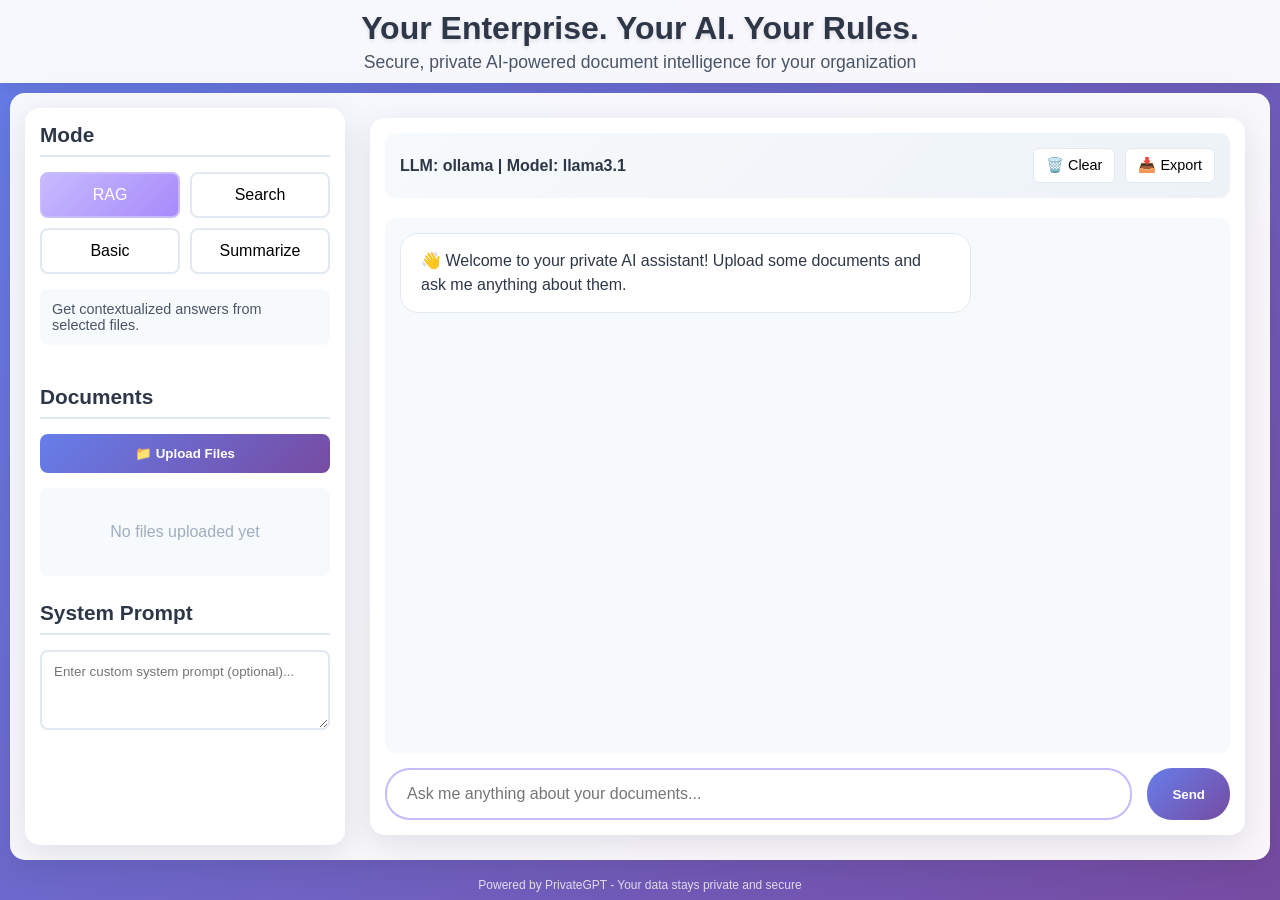
==== private_gpt/ui/index.html @ 3363c972 "Enhance UI and functionality for PrivateGPT - Updated the main header in the UI to provide a clearer" ====
<!DOCTYPE html>
<html lang="en">
<head>
    <meta charset="UTF-8">
    <meta name="viewport" content="width=device-width, initial-scale=1.0">
    <title>Your Enterprise. Your AI. Your Rules.</title>
    <style>
        * {
            margin: 0;
            padding: 0;
            box-sizing: border-box;
        }

        body {
            margin: 0;
            padding: 0;
            font-family: 'Segoe UI', Tahoma, Geneva, Verdana, sans-serif;
            background: linear-gradient(135deg, #667eea 0%, #764ba2 100%);
            height: 100vh;
            overflow: hidden;
            display: flex;
            flex-direction: column;
        }

        .header {
            background: rgba(255, 255, 255, 0.95);
            backdrop-filter: blur(10px);
            padding: 10px 0;
            text-align: center;
            box-shadow: 0 2px 20px rgba(0, 0, 0, 0.1);
            flex-shrink: 0;
        }

        .header h1 {
            font-size: 2rem;
            font-weight: 700;
            color: #2D3748;
            margin: 0 0 5px 0;
            text-shadow: 0 2px 4px rgba(0, 0, 0, 0.1);
        }

        .header p {
            font-size: 1.1rem;
            color: #4A5568;
            max-width: 600px;
            margin: 0 auto;
        }

        .container {
            flex: 1;
            display: flex;
            max-width: 1400px;
            margin: 30px auto;
            padding: 0 20px;
            gap: 30px;
        }

        .sidebar {
            width: 320px;
            background: rgba(255, 255, 255, 0.95);
            backdrop-filter: blur(10px);
            border-radius: 15px;
            padding: 15px;
            box-shadow: 0 8px 32px rgba(0, 0, 0, 0.1);
            display: flex;
            flex-direction: column;
            overflow-y: auto;
            max-height: 100%;
        }

        .main-content {
            flex: 1;
            background: rgba(255, 255, 255, 0.95);
            backdrop-filter: blur(10px);
            border-radius: 15px;
            margin: 10px;
            padding: 15px;
            box-shadow: 0 8px 32px rgba(0, 0, 0, 0.1);
            display: flex;
            gap: 15px;
            overflow: hidden;
        }

        .section-title {
            font-size: 1.3rem;
            font-weight: 600;
            color: #2D3748;
            margin-bottom: 15px;
            padding-bottom: 8px;
            border-bottom: 2px solid #E2E8F0;
        }

        .mode-selector {
            margin-bottom: 25px;
        }

        .mode-buttons {
            display: grid;
            grid-template-columns: 1fr 1fr;
            gap: 10px;
            margin-bottom: 15px;
        }

        .mode-btn {
            padding: 12px 16px;
            border: 2px solid #E2E8F0;
            background: white;
            border-radius: 8px;
            cursor: pointer;
            transition: all 0.3s ease;
            font-weight: 500;
            text-align: center;
        }

        .mode-btn:hover {
            border-color: #C7BAFF;
            background: #F7FAFC;
        }

        .mode-btn.active {
            background: linear-gradient(135deg, #C7BAFF 0%, #A78BFA 100%);
            border-color: #C7BAFF;
            color: white;
        }

        .mode-description {
            background: #F7FAFC;
            padding: 12px;
            border-radius: 8px;
            font-size: 0.9rem;
            color: #4A5568;
            margin-bottom: 15px;
        }

        .file-upload {
            margin-bottom: 25px;
        }

        .upload-btn {
            width: 100%;
            padding: 12px;
            background: linear-gradient(135deg, #667eea 0%, #764ba2 100%);
            color: white;
            border: none;
            border-radius: 8px;
            cursor: pointer;
            font-weight: 600;
            transition: transform 0.2s ease;
        }

        .upload-btn:hover {
            transform: translateY(-2px);
        }

        .file-list {
            background: #F7FAFC;
            border-radius: 8px;
            padding: 15px;
            margin-top: 15px;
            max-height: 200px;
            overflow-y: auto;
        }

        .file-item {
            padding: 8px 12px;
            background: white;
            border-radius: 6px;
            margin-bottom: 8px;
            border: 1px solid #E2E8F0;
            cursor: pointer;
            transition: all 0.2s ease;
            display: flex;
            justify-content: space-between;
            align-items: center;
        }

        .file-item:hover {
            border-color: #C7BAFF;
            background: #F8F9FF;
        }

        .file-item.selected {
            background: linear-gradient(135deg, #C7BAFF 0%, #A78BFA 100%);
            color: white;
            border-color: #C7BAFF;
        }

        .file-info {
            flex: 1;
            cursor: pointer;
        }

        .file-actions {
            display: flex;
            gap: 5px;
        }

        .delete-file-btn {
            background: rgba(239, 68, 68, 0.1);
            border: 1px solid rgba(239, 68, 68, 0.3);
            color: #EF4444;
            border-radius: 4px;
            padding: 4px 8px;
            font-size: 12px;
            cursor: pointer;
            transition: all 0.2s ease;
        }

        .delete-file-btn:hover {
            background: #EF4444;
            color: white;
        }

        .file-item.selected .delete-file-btn {
            background: rgba(255, 255, 255, 0.2);
            border-color: rgba(255, 255, 255, 0.3);
            color: white;
        }

        .sources-section {
            margin-top: 15px;
            padding-top: 15px;
            border-top: 1px solid #E2E8F0;
            color: #4A5568;
            font-size: 0.9rem;
        }

        .message-time {
            font-size: 0.75rem;
            color: #A0AEC0;
            margin-top: 8px;
            text-align: right;
            font-style: italic;
        }

        .message.user .message-time {
            color: rgba(255, 255, 255, 0.8);
        }

        .chat-container {
            flex: 1;
            display: flex;
            flex-direction: column;
        }

        .chat-header {
            display: flex;
            justify-content: space-between;
            align-items: center;
            margin-bottom: 20px;
            padding: 15px;
            background: linear-gradient(135deg, #F7FAFC 0%, #EDF2F7 100%);
            border-radius: 10px;
        }

        .model-info {
            font-weight: 600;
            color: #2D3748;
        }

        .chat-controls {
            display: flex;
            gap: 10px;
        }

        .control-btn {
            padding: 8px 12px;
            background: white;
            border: 1px solid #E2E8F0;
            border-radius: 6px;
            cursor: pointer;
            font-size: 0.9rem;
            transition: all 0.2s ease;
        }

        .control-btn:hover {
            border-color: #C7BAFF;
            background: #F8F9FF;
        }

        .chat-messages {
            flex: 1;
            background: #F7FAFC;
            border-radius: 10px;
            padding: 15px;
            margin-bottom: 15px;
            overflow-y: auto;
            min-height: 0;
        }

        .message {
            margin-bottom: 20px;
            display: flex;
            gap: 12px;
        }

        .message.user {
            flex-direction: row-reverse;
        }

        .message-content {
            max-width: 70%;
            padding: 15px 20px;
            border-radius: 18px;
            line-height: 1.5;
        }

        .message.user .message-content {
            background: linear-gradient(135deg, #667eea 0%, #764ba2 100%);
            color: white;
        }

        .message.assistant .message-content {
            background: white;
            border: 1px solid #E2E8F0;
            color: #2D3748;
        }

        .message-input {
            display: flex;
            gap: 15px;
        }

        .input-field {
            flex: 1;
            padding: 15px 20px;
            border: 2px solid #E2E8F0;
            border-radius: 25px;
            font-size: 1rem;
            outline: none;
            transition: border-color 0.3s ease;
        }

        .input-field:focus {
            border-color: #C7BAFF;
        }

        .send-btn {
            padding: 15px 25px;
            background: linear-gradient(135deg, #667eea 0%, #764ba2 100%);
            color: white;
            border: none;
            border-radius: 25px;
            cursor: pointer;
            font-weight: 600;
            transition: transform 0.2s ease;
        }

        .send-btn:hover {
            transform: translateY(-2px);
        }

        .send-btn:disabled {
            opacity: 0.6;
            cursor: not-allowed;
            transform: none;
        }

        .system-prompt {
            margin-bottom: 20px;
        }

        .system-prompt textarea {
            width: 100%;
            padding: 12px;
            border: 2px solid #E2E8F0;
            border-radius: 8px;
            resize: vertical;
            min-height: 80px;
            font-family: inherit;
            outline: none;
            transition: border-color 0.3s ease;
        }

        .system-prompt textarea:focus {
            border-color: #C7BAFF;
        }

        .loading {
            display: none;
            text-align: center;
            padding: 20px;
            color: #4A5568;
        }

        .spinner {
            border: 3px solid #E2E8F0;
            border-top: 3px solid #667eea;
            border-radius: 50%;
            width: 30px;
            height: 30px;
            animation: spin 1s linear infinite;
            margin: 0 auto 10px;
        }

        @keyframes spin {
            0% { transform: rotate(0deg); }
            100% { transform: rotate(360deg); }
        }

        .footer {
            text-align: center;
            padding: 8px;
            color: rgba(255, 255, 255, 0.8);
            font-size: 0.75rem;
            flex-shrink: 0;
        }

        @media (max-width: 768px) {
            .container {
                flex-direction: column;
                gap: 20px;
            }
            
            .sidebar {
                width: 100%;
            }
            
            .header h1 {
                font-size: 2rem;
            }
            
            .mode-buttons {
                grid-template-columns: 1fr;
            }
        }

        /* Notification styles */
        .notification {
            position: fixed;
            top: 20px;
            right: 20px;
            background: #48BB78;
            color: white;
            padding: 12px 20px;
            border-radius: 6px;
            font-weight: 500;
            box-shadow: 0 4px 6px rgba(0, 0, 0, 0.1);
            z-index: 1000;
            animation: slideIn 0.3s ease;
        }

        .notification.error {
            background: #F56565;
        }

        .notification.success {
            background: #48BB78;
        }

        .notification.info {
            background: #4299E1;
        }

        @keyframes slideIn {
            from {
                transform: translateX(400px);
                opacity: 0;
            }
            to {
                transform: translateX(0);
                opacity: 1;
            }
        }

        @keyframes slideOut {
            from {
                transform: translateX(0);
                opacity: 1;
            }
            to {
                transform: translateX(400px);
                opacity: 0;
            }
        }
    </style>
</head>
<body>
    <div class="header">
        <h1>Your Enterprise. Your AI. Your Rules.</h1>
        <p>Secure, private AI-powered document intelligence for your organization</p>
    </div>

    <div class="main-content">
        <div class="sidebar">
            <div class="mode-selector">
                <div class="section-title">Mode</div>
                <div class="mode-buttons">
                    <div class="mode-btn active" data-mode="rag">RAG</div>
                    <div class="mode-btn" data-mode="search">Search</div>
                    <div class="mode-btn" data-mode="chat">Basic</div>
                    <div class="mode-btn" data-mode="summarize">Summarize</div>
                </div>
                <div class="mode-description" id="mode-description">
                    Get contextualized answers from selected files.
                </div>
            </div>

            <div class="file-upload">
                <div class="section-title">Documents</div>
                <input type="file" id="file-input" multiple accept=".pdf,.txt,.docx,.md" style="display: none;">
                <button class="upload-btn" onclick="document.getElementById('file-input').click()">
                    📁 Upload Files
                </button>
                <div class="file-list" id="file-list">
                    <div style="text-align: center; color: #A0AEC0; padding: 20px;">
                        No files uploaded yet
                    </div>
                </div>
            </div>

            <div class="system-prompt">
                <div class="section-title">System Prompt</div>
                <textarea id="system-prompt" placeholder="Enter custom system prompt (optional)..."></textarea>
            </div>
        </div>

        <div class="main-content">
            <div class="chat-container">
                <div class="chat-header">
                    <div class="model-info" id="model-info">LLM: ollama | Model: llama3.1</div>
                    <div class="chat-controls">
                        <button class="control-btn" onclick="clearChat()" title="Clear chat history">🗑️ Clear</button>
                        <button class="control-btn" onclick="exportChat()" title="Export chat">📥 Export</button>
                    </div>
                </div>

                <div class="chat-messages" id="chat-messages">
                    <div class="message assistant">
                        <div class="message-content">
                            👋 Welcome to your private AI assistant! Upload some documents and ask me anything about them.
                        </div>
                    </div>
                </div>

                <div class="loading" id="loading">
                    <div class="spinner"></div>
                    Processing your request...
                </div>

                <div class="message-input">
                    <input type="text" class="input-field" id="message-input" placeholder="Ask me anything about your documents..." onkeypress="handleKeyPress(event)">
                    <button class="send-btn" id="send-btn" onclick="sendMessage()">Send</button>
                </div>
            </div>
        </div>
    </div>

    <div class="footer">
        Powered by PrivateGPT - Your data stays private and secure
    </div>

    <script>
        let currentMode = 'rag';
        let selectedFiles = [];
        let uploadedFiles = [];

        const modeDescriptions = {
            rag: 'Get contextualized answers from selected files.',
            search: 'Find relevant chunks of text in selected files.',
            chat: 'Chat with the LLM using its training data. Files are ignored.',
            summarize: 'Generate a summary of the selected files. Prompt to customize the result.'
        };

        // Mode selection
        document.querySelectorAll('.mode-btn').forEach(btn => {
            btn.addEventListener('click', function() {
                document.querySelectorAll('.mode-btn').forEach(b => b.classList.remove('active'));
                this.classList.add('active');
                currentMode = this.dataset.mode;
                document.getElementById('mode-description').textContent = modeDescriptions[currentMode];
            });
        });

        // File upload
        document.getElementById('file-input').addEventListener('change', async function(e) {
            const files = Array.from(e.target.files);
            if (files.length === 0) return;

            try {
                const formData = new FormData();
                files.forEach(file => {
                    formData.append('files', file);
                });

                const response = await fetch('/api/html-ui/upload', {
                    method: 'POST',
                    body: formData
                });

                if (!response.ok) {
                    throw new Error(`Upload failed: ${response.status}`);
                }

                const result = await response.json();
                console.log('Upload successful:', result);

                // Refresh file list
                await loadFileList();
            } catch (error) {
                console.error('Upload error:', error);
                alert('Failed to upload files: ' + error.message);
            }

            // Clear the input
            e.target.value = '';
        });

        async function loadFileList() {
            try {
                const response = await fetch('/api/html-ui/files');
                if (!response.ok) {
                    throw new Error(`Failed to load files: ${response.status}`);
                }

                const data = await response.json();
                uploadedFiles = data.files || [];
                updateFileList();
            } catch (error) {
                console.error('Error loading files:', error);
            }
        }

        function updateFileList() {
            const fileList = document.getElementById('file-list');
            if (uploadedFiles.length === 0) {
                fileList.innerHTML = '<div style="text-align: center; color: #A0AEC0; padding: 20px;">No files uploaded yet</div>';
                return;
            }

            fileList.innerHTML = uploadedFiles.map(file => 
                `<div class="file-item ${selectedFiles.includes(file.name) ? 'selected' : ''}" data-filename="${file.name}">
                    <div class="file-info" onclick="toggleFileSelection('${file.name}')">
                        📄 ${file.name}
                    </div>
                    <div class="file-actions">
                        <button class="delete-file-btn" onclick="deleteFile('${file.name}')" title="Delete file">🗑️</button>
                    </div>
                </div>`
            ).join('');
        }

        async function deleteFile(filename) {
            if (!confirm(`Are you sure you want to delete "${filename}"?`)) {
                return;
            }

            try {
                const response = await fetch(`/api/html-ui/files/${encodeURIComponent(filename)}`, {
                    method: 'DELETE'
                });

                if (!response.ok) {
                    throw new Error(`Delete failed: ${response.status}`);
                }

                // Remove from local arrays
                uploadedFiles = uploadedFiles.filter(f => f.name !== filename);
                selectedFiles = selectedFiles.filter(f => f !== filename);

                // Update UI
                updateFileList();
                
                // Show success message
                showNotification(`File "${filename}" deleted successfully`, 'success');
            } catch (error) {
                console.error('Delete error:', error);
                showNotification(`Failed to delete file: ${error.message}`, 'error');
            }
        }

        function showNotification(message, type = 'info') {
            // Create notification element
            const notification = document.createElement('div');
            notification.className = `notification ${type}`;
            notification.textContent = message;

            document.body.appendChild(notification);

            // Remove after 3 seconds
            setTimeout(() => {
                notification.style.animation = 'slideOut 0.3s ease';
                setTimeout(() => notification.remove(), 300);
            }, 3000);
        }

        function toggleFileSelection(filename) {
            const fileItem = document.querySelector(`[data-filename="${filename}"]`);
            if (selectedFiles.includes(filename)) {
                selectedFiles = selectedFiles.filter(f => f !== filename);
                fileItem.classList.remove('selected');
            } else {
                selectedFiles.push(filename);
                fileItem.classList.add('selected');
            }
        }

        async function loadModelInfo() {
            try {
                const response = await fetch('/api/html-ui/model-info');
                if (response.ok) {
                    const data = await response.json();
                    const modelInfoElement = document.getElementById('model-info');
                    if (data.model_name) {
                        modelInfoElement.textContent = `LLM: ${data.llm_mode} | Model: ${data.model_name}`;
                    } else {
                        modelInfoElement.textContent = `LLM: ${data.llm_mode}`;
                    }
                }
            } catch (error) {
                console.error('Error loading model info:', error);
            }
        }

        // Chat functionality
        function handleKeyPress(event) {
            if (event.key === 'Enter' && !event.shiftKey) {
                event.preventDefault();
                sendMessage();
            }
        }

        async function sendMessage() {
            const input = document.getElementById('message-input');
            const message = input.value.trim();
            if (!message) return;

            const sendBtn = document.getElementById('send-btn');
            const loading = document.getElementById('loading');
            
            // Disable input and show loading
            input.disabled = true;
            sendBtn.disabled = true;
            loading.style.display = 'block';

            // Add user message to chat
            addMessage(message, 'user');
            input.value = '';

            // Add placeholder for assistant response
            const assistantMessageId = 'msg-' + Date.now();
            addMessage('Processing...', 'assistant', assistantMessageId);

            // Start time tracking
            const startTime = Date.now();

            try {
                // Get system prompt
                const systemPrompt = document.getElementById('system-prompt').value;
                
                // Send request to PrivateGPT API
                const response = await fetch('/api/html-ui/chat', {
                    method: 'POST',
                    headers: {
                        'Content-Type': 'application/json',
                    },
                    body: JSON.stringify({
                        message: message,
                        mode: currentMode,
                        selected_files: selectedFiles,
                        system_prompt: systemPrompt || null
                    })
                });

                if (!response.ok) {
                    throw new Error(`HTTP error! status: ${response.status}`);
                }

                const data = await response.json();
                let responseText = data.response;

                // Add sources if available
                if (data.sources && data.sources.length > 0) {
                    responseText += '\n\n**Sources:**\n';
                    data.sources.forEach((source, index) => {
                        responseText += `${index + 1}. ${source.file} (page ${source.page})\n`;
                    });
                }

                // Calculate time taken
                const endTime = Date.now();
                const timeTaken = ((endTime - startTime) / 1000).toFixed(2);

                // Update the assistant message with the response and time
                updateMessage(assistantMessageId, responseText, timeTaken);
            } catch (error) {
                const endTime = Date.now();
                const timeTaken = ((endTime - startTime) / 1000).toFixed(2);
                updateMessage(assistantMessageId, 'Sorry, I encountered an error processing your request: ' + error.message, timeTaken);
                console.error('Error:', error);
            } finally {
                // Re-enable input and hide loading
                input.disabled = false;
                sendBtn.disabled = false;
                loading.style.display = 'none';
                input.focus();
            }
        }

        function addMessage(content, sender, messageId = null) {
            const messagesContainer = document.getElementById('chat-messages');
            const messageDiv = document.createElement('div');
            messageDiv.className = `message ${sender}`;
            if (messageId) {
                messageDiv.id = messageId;
            }
            
            // Enhanced message content with markdown support
            const formattedContent = formatMessageContent(content);
            const timestamp = new Date().toLocaleTimeString();
            messageDiv.innerHTML = `
                <div class="message-content">${formattedContent}</div>
                <div class="message-time">${timestamp}</div>
            `;
            messagesContainer.appendChild(messageDiv);
            messagesContainer.scrollTop = messagesContainer.scrollHeight;
        }

        function updateMessage(messageId, content, timeTaken = null) {
            const messageElement = document.getElementById(messageId);
            if (messageElement) {
                const contentDiv = messageElement.querySelector('.message-content');
                const timeDiv = messageElement.querySelector('.message-time');
                
                if (contentDiv) {
                    contentDiv.innerHTML = formatMessageContent(content);
                }
                
                if (timeDiv && timeTaken) {
                    const timestamp = new Date().toLocaleTimeString();
                    timeDiv.innerHTML = `${timestamp} (${timeTaken}s)`;
                }
            }
        }

        function formatMessageContent(content) {
            if (!content) return '';
            
            // Basic markdown formatting
            let formatted = content
                .replace(/\*\*(.*?)\*\*/g, '<strong>$1</strong>') // Bold
                .replace(/\*(.*?)\*/g, '<em>$1</em>') // Italic
                .replace(/`(.*?)`/g, '<code>$1</code>') // Inline code
                .replace(/\n/g, '<br>'); // Line breaks
            
            // Format sources section
            if (formatted.includes('**Sources:**')) {
                formatted = formatted.replace('**Sources:**', '<div class="sources-section"><strong>Sources:</strong></div>');
            }
            
            return formatted;
        }

        function clearChat() {
            if (!confirm('Are you sure you want to clear the chat history?')) {
                return;
            }
            
            const messagesContainer = document.getElementById('chat-messages');
            messagesContainer.innerHTML = '';
            showNotification('Chat cleared successfully', 'success');
        }

        function exportChat() {
            const messagesContainer = document.getElementById('chat-messages');
            const messages = messagesContainer.querySelectorAll('.message');
            
            if (messages.length === 0) {
                showNotification('No messages to export', 'info');
                return;
            }
            
            let exportText = 'PrivateGPT Chat Export\n';
            exportText += '========================\n\n';
            
            messages.forEach((message, index) => {
                const isUser = message.classList.contains('user');
                const content = message.querySelector('.message-content');
                const text = content.textContent || content.innerText;
                
                exportText += `${isUser ? 'User' : 'Assistant'}: ${text}\n\n`;
            });
            
            // Create download link
            const blob = new Blob([exportText], { type: 'text/plain' });
            const url = URL.createObjectURL(blob);
            const a = document.createElement('a');
            a.href = url;
            a.download = `privateGPT-chat-${new Date().toISOString().split('T')[0]}.txt`;
            document.body.appendChild(a);
            a.click();
            document.body.removeChild(a);
            URL.revokeObjectURL(url);
            
            showNotification('Chat exported successfully', 'success');
        }

        // Initialize
        document.addEventListener('DOMContentLoaded', async function() {
            document.getElementById('message-input').focus();
            await loadFileList();
            await loadModelInfo();
        });
    </script>
</body>
</html>
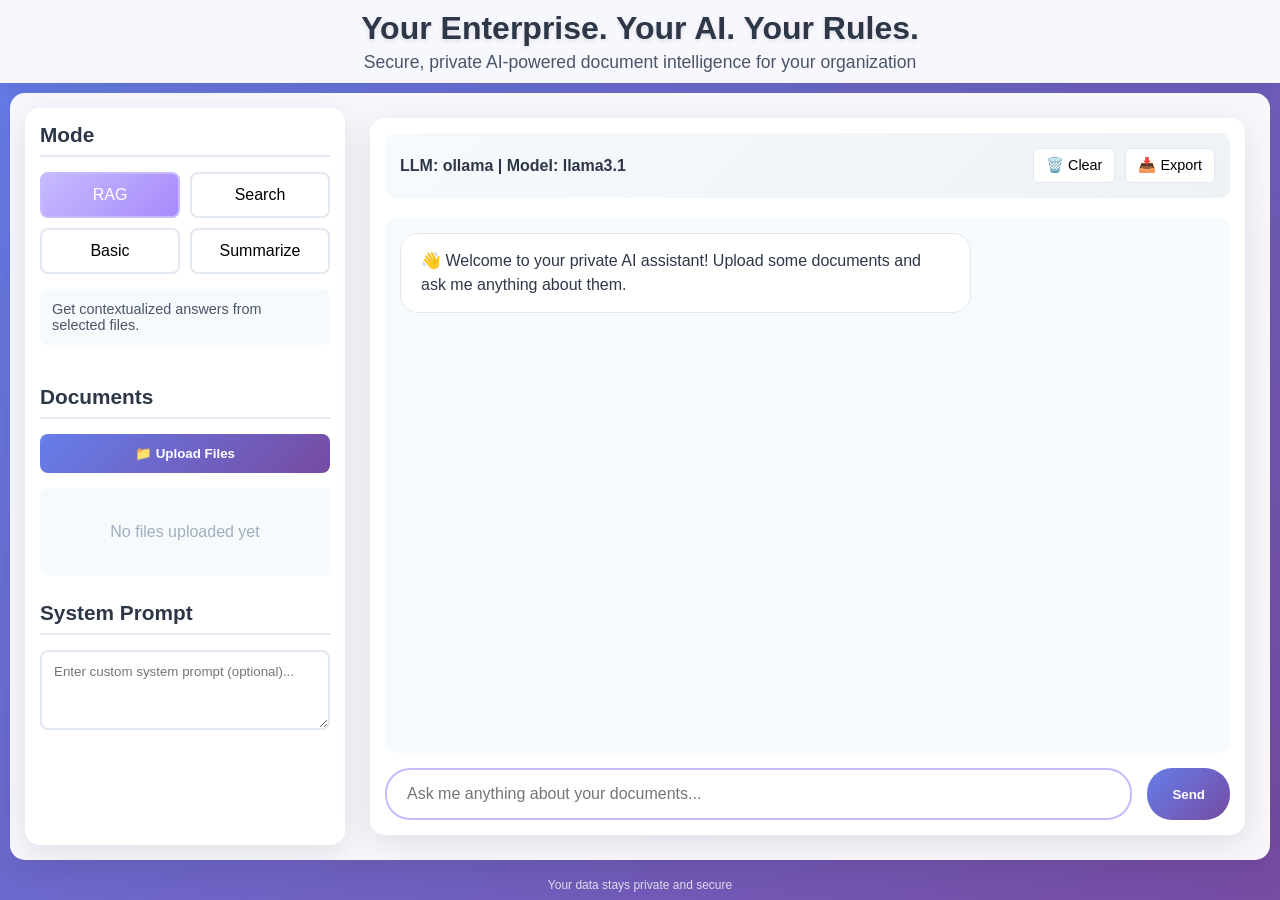
==== commit 8d5a44c0: "fix: update footer text and enhance LLM configuration parameters" ====
--- a/private_gpt/ui/index.html
+++ b/private_gpt/ui/index.html
@@ -547,7 +547,7 @@
     </div>
 
     <div class="footer">
-        Powered by PrivateGPT - Your data stays private and secure
+        Your data stays private and secure
     </div>
 
     <script>
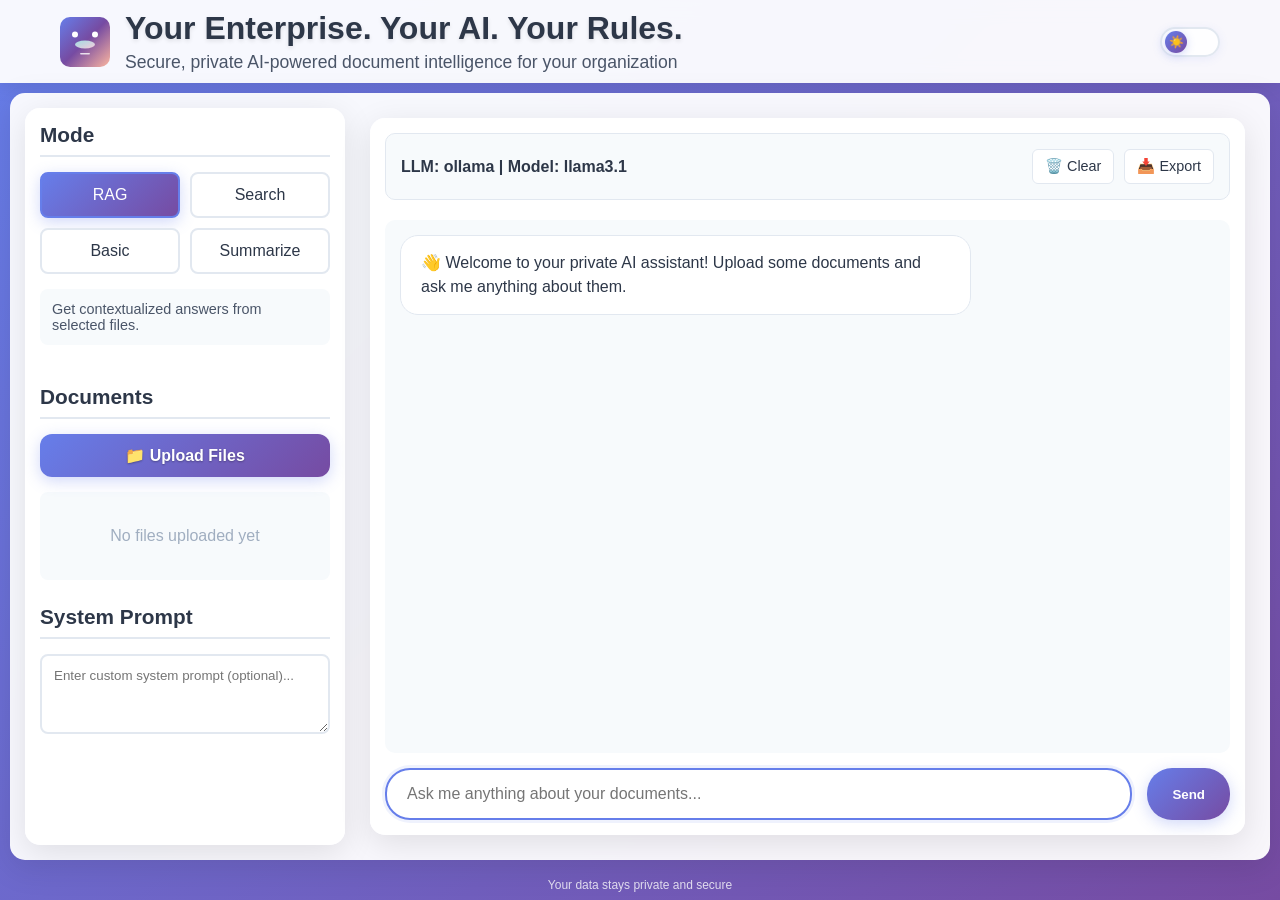
==== commit 96d805df: "Add ingestion, predictive analysis, and preprocessing scripts for alarm data - Implemented `ingest_a" ====
--- a/private_gpt/ui/index.html
+++ b/private_gpt/ui/index.html
@@ -4,7 +4,64 @@
     <meta charset="UTF-8">
     <meta name="viewport" content="width=device-width, initial-scale=1.0">
     <title>Your Enterprise. Your AI. Your Rules.</title>
+    <link rel="icon" type="image/svg+xml" href="data:image/svg+xml,<svg xmlns='http://www.w3.org/2000/svg' viewBox='0 0 100 100'><defs><linearGradient id='grad' x1='0%25' y1='0%25' x2='100%25' y2='100%25'><stop offset='0%25' style='stop-color:%23667eea;stop-opacity:1' /><stop offset='50%25' style='stop-color:%23764ba2;stop-opacity:1' /><stop offset='100%25' style='stop-color:%23fcb69f;stop-opacity:1' /></linearGradient><linearGradient id='accent' x1='0%25' y1='0%25' x2='100%25' y2='100%25'><stop offset='0%25' style='stop-color:%23a8edea;stop-opacity:1' /><stop offset='100%25' style='stop-color:%23fed6e3;stop-opacity:1' /></linearGradient></defs><rect width='100' height='100' rx='20' fill='url(%23grad)'/><circle cx='30' cy='35' r='6' fill='white'/><circle cx='70' cy='35' r='6' fill='white'/><ellipse cx='50' cy='55' rx='20' ry='8' fill='url(%23accent)' opacity='0.9'/><rect x='40' y='72' width='20' height='3' rx='2' fill='white' opacity='0.8'/></svg>">
     <style>
+        :root {
+            /* Light mode colors - Modern Gradient Theme */
+            --bg-gradient-start: #667eea;
+            --bg-gradient-end: #764ba2;
+            --surface-bg: rgba(255, 255, 255, 0.95);
+            --text-primary: #2D3748;
+            --text-secondary: #4A5568;
+            --text-muted: #A0AEC0;
+            --border-color: #E2E8F0;
+            --hover-bg: #F7FAFC;
+            --primary-gradient: linear-gradient(135deg, #667eea 0%, #764ba2 100%);
+            --secondary-gradient: linear-gradient(135deg, #ffecd2 0%, #fcb69f 100%);
+            --accent-gradient: linear-gradient(135deg, #a8edea 0%, #fed6e3 100%);
+            --success-gradient: linear-gradient(135deg, #84fab0 0%, #8fd3f4 100%);
+            --primary-color: #667eea;
+            --secondary-color: #764ba2;
+            --accent-color: #fcb69f;
+            --success-color: #84fab0;
+            --warning-color: #ffd89b;
+            --error-color: #ff8a95;
+            --chat-user-bg: linear-gradient(135deg, #667eea 0%, #764ba2 100%);
+            --chat-assistant-bg: white;
+            --input-bg: white;
+            --notification-success: #84fab0;
+            --notification-error: #ff8a95;
+            --notification-info: #8fd3f4;
+        }
+
+        [data-theme="dark"] {
+            /* Dark mode colors - Elegant Dark Theme */
+            --bg-gradient-start: #2d1b69;
+            --bg-gradient-end: #11998e;
+            --surface-bg: rgba(45, 55, 72, 0.95);
+            --text-primary: #f7fafc;
+            --text-secondary: #e2e8f0;
+            --text-muted: #a0aec0;
+            --border-color: #4a5568;
+            --hover-bg: #2d3748;
+            --primary-gradient: linear-gradient(135deg, #667eea 0%, #764ba2 100%);
+            --secondary-gradient: linear-gradient(135deg, #ffecd2 0%, #fcb69f 100%);
+            --accent-gradient: linear-gradient(135deg, #a8edea 0%, #fed6e3 100%);
+            --success-gradient: linear-gradient(135deg, #84fab0 0%, #8fd3f4 100%);
+            --primary-color: #8B5FBF;
+            --secondary-color: #667eea;
+            --accent-color: #fed6e3;
+            --success-color: #84fab0;
+            --warning-color: #ffd89b;
+            --error-color: #ff8a95;
+            --chat-user-bg: linear-gradient(135deg, #667eea 0%, #764ba2 100%);
+            --chat-assistant-bg: #4a5568;
+            --input-bg: #4a5568;
+            --notification-success: #84fab0;
+            --notification-error: #ff8a95;
+            --notification-info: #8fd3f4;
+        }
+
         * {
             margin: 0;
             padding: 0;
@@ -15,15 +72,16 @@
             margin: 0;
             padding: 0;
             font-family: 'Segoe UI', Tahoma, Geneva, Verdana, sans-serif;
-            background: linear-gradient(135deg, #667eea 0%, #764ba2 100%);
+            background: linear-gradient(135deg, var(--bg-gradient-start) 0%, var(--bg-gradient-end) 100%);
             height: 100vh;
             overflow: hidden;
             display: flex;
             flex-direction: column;
+            transition: all 0.3s ease;
         }
 
         .header {
-            background: rgba(255, 255, 255, 0.95);
+            background: var(--surface-bg);
             backdrop-filter: blur(10px);
             padding: 10px 0;
             text-align: center;
@@ -31,19 +89,80 @@
             flex-shrink: 0;
         }
 
+        .header-content {
+            display: flex;
+            align-items: center;
+            justify-content: space-between;
+            max-width: 1200px;
+            margin: 0 auto;
+            padding: 0 20px;
+        }
+
+        .header-main {
+            display: flex;
+            align-items: center;
+            gap: 15px;
+        }
+
+        .header-logo {
+            width: 50px;
+            height: 50px;
+            flex-shrink: 0;
+        }
+
+        .header-text {
+            text-align: left;
+        }
+
+        .theme-toggle {
+            background: var(--surface-bg);
+            border: 2px solid var(--border-color);
+            border-radius: 50px;
+            width: 60px;
+            height: 30px;
+            cursor: pointer;
+            position: relative;
+            transition: all 0.3s ease;
+            display: flex;
+            align-items: center;
+            padding: 3px;
+            box-shadow: 0 2px 10px rgba(102, 126, 234, 0.1);
+        }
+
+        .theme-toggle:hover {
+            border-color: var(--primary-color);
+            box-shadow: 0 4px 15px rgba(102, 126, 234, 0.2);
+        }
+
+        .theme-toggle-slider {
+            width: 22px;
+            height: 22px;
+            border-radius: 50%;
+            background: var(--primary-gradient);
+            transition: transform 0.3s ease;
+            display: flex;
+            align-items: center;
+            justify-content: center;
+            font-size: 12px;
+            box-shadow: 0 2px 8px rgba(102, 126, 234, 0.3);
+        }
+
+        [data-theme="dark"] .theme-toggle-slider {
+            transform: translateX(30px);
+        }
+
         .header h1 {
             font-size: 2rem;
             font-weight: 700;
-            color: #2D3748;
+            color: var(--text-primary);
             margin: 0 0 5px 0;
             text-shadow: 0 2px 4px rgba(0, 0, 0, 0.1);
         }
 
         .header p {
             font-size: 1.1rem;
-            color: #4A5568;
-            max-width: 600px;
-            margin: 0 auto;
+            color: var(--text-secondary);
+            margin: 0;
         }
 
         .container {
@@ -57,7 +176,7 @@
 
         .sidebar {
             width: 320px;
-            background: rgba(255, 255, 255, 0.95);
+            background: var(--surface-bg);
             backdrop-filter: blur(10px);
             border-radius: 15px;
             padding: 15px;
@@ -70,7 +189,7 @@
 
         .main-content {
             flex: 1;
-            background: rgba(255, 255, 255, 0.95);
+            background: var(--surface-bg);
             backdrop-filter: blur(10px);
             border-radius: 15px;
             margin: 10px;
@@ -84,10 +203,10 @@
         .section-title {
             font-size: 1.3rem;
             font-weight: 600;
-            color: #2D3748;
+            color: var(--text-primary);
             margin-bottom: 15px;
             padding-bottom: 8px;
-            border-bottom: 2px solid #E2E8F0;
+            border-bottom: 2px solid var(--border-color);
         }
 
         .mode-selector {
@@ -103,8 +222,9 @@
 
         .mode-btn {
             padding: 12px 16px;
-            border: 2px solid #E2E8F0;
-            background: white;
+            border: 2px solid var(--border-color);
+            background: var(--input-bg);
+            color: var(--text-primary);
             border-radius: 8px;
             cursor: pointer;
             transition: all 0.3s ease;
@@ -113,22 +233,23 @@
         }
 
         .mode-btn:hover {
-            border-color: #C7BAFF;
-            background: #F7FAFC;
+            border-color: var(--primary-color);
+            background: linear-gradient(135deg, rgba(102, 126, 234, 0.1) 0%, rgba(252, 182, 159, 0.1) 100%);
         }
 
         .mode-btn.active {
-            background: linear-gradient(135deg, #C7BAFF 0%, #A78BFA 100%);
-            border-color: #C7BAFF;
+            background: var(--primary-gradient);
+            border-color: var(--primary-color);
             color: white;
+            box-shadow: 0 4px 15px rgba(102, 126, 234, 0.3);
         }
 
         .mode-description {
-            background: #F7FAFC;
+            background: var(--hover-bg);
+            color: var(--text-secondary);
             padding: 12px;
             border-radius: 8px;
             font-size: 0.9rem;
-            color: #4A5568;
             margin-bottom: 15px;
         }
 
@@ -139,21 +260,137 @@
         .upload-btn {
             width: 100%;
             padding: 12px;
-            background: linear-gradient(135deg, #667eea 0%, #764ba2 100%);
+            background: var(--primary-gradient);
             color: white;
             border: none;
-            border-radius: 8px;
+            border-radius: 12px;
             cursor: pointer;
-            font-weight: 600;
-            transition: transform 0.2s ease;
+            font-weight: 700;
+            font-size: 1rem;
+            text-shadow: 0 1px 2px rgba(0, 0, 0, 0.3);
+            transition: all 0.3s ease;
+            box-shadow: 0 4px 15px rgba(102, 126, 234, 0.3);
         }
 
         .upload-btn:hover {
             transform: translateY(-2px);
+            box-shadow: 0 6px 20px rgba(102, 126, 234, 0.4);
+            background: linear-gradient(135deg, #7c5fd4 0%, #8b6db5 100%);
+        }
+
+        .upload-progress {
+            margin-top: 10px;
+            padding: 10px;
+            background: var(--hover-bg);
+            border-radius: 8px;
+            border: 1px solid var(--border-color);
+            display: none;
+        }
+
+        .upload-progress.show {
+            display: block;
+        }
+
+        .progress-bar {
+            width: 100%;
+            height: 6px;
+            background: var(--border-color);
+            border-radius: 3px;
+            overflow: hidden;
+            margin: 8px 0;
+        }
+
+        .progress-fill {
+            height: 100%;
+            background: var(--primary-gradient);
+            width: 0%;
+            transition: width 0.3s ease;
+            border-radius: 3px;
+        }
+
+        .upload-status {
+            font-size: 0.9rem;
+            color: var(--text-secondary);
+            display: flex;
+            align-items: center;
+            gap: 8px;
+        }
+
+        .status-icon {
+            font-size: 1rem;
+        }
+
+        .upload-btn:disabled {
+            opacity: 0.6;
+            cursor: not-allowed;
+            transform: none;
+        }
+
+        /* Notification System */
+        .notification {
+            position: fixed;
+            top: 20px;
+            right: 20px;
+            background: var(--secondary-bg);
+            border: 1px solid var(--border-color);
+            border-radius: 12px;
+            padding: 15px 20px;
+            display: flex;
+            align-items: center;
+            gap: 10px;
+            box-shadow: 0 8px 32px rgba(0,0,0,0.1);
+            backdrop-filter: blur(10px);
+            animation: slideIn 0.3s ease;
+            z-index: 10000;
+            max-width: 350px;
+        }
+
+        .notification.success {
+            border-color: #10b981;
+            background: linear-gradient(135deg, rgba(16, 185, 129, 0.1) 0%, rgba(5, 150, 105, 0.05) 100%);
+        }
+
+        .notification.error {
+            border-color: #ef4444;
+            background: linear-gradient(135deg, rgba(239, 68, 68, 0.1) 0%, rgba(220, 38, 38, 0.05) 100%);
+        }
+
+        .notification-icon {
+            font-size: 18px;
+        }
+
+        .notification-message {
+            flex: 1;
+            font-weight: 500;
+        }
+
+        .notification-close {
+            background: none;
+            border: none;
+            font-size: 18px;
+            cursor: pointer;
+            color: var(--text-color);
+            opacity: 0.6;
+            transition: opacity 0.2s ease;
+        }
+
+        .notification-close:hover {
+            opacity: 1;
+        }
+
+        @keyframes slideIn {
+            from {
+                transform: translateX(100%);
+                opacity: 0;
+            }
+            to {
+                transform: translateX(0);
+                opacity: 1;
+            }
         }
 
         .file-list {
-            background: #F7FAFC;
+            background: var(--hover-bg);
             border-radius: 8px;
             padding: 15px;
             margin-top: 15px;
@@ -163,10 +400,11 @@
 
         .file-item {
             padding: 8px 12px;
-            background: white;
+            background: var(--input-bg);
+            color: var(--text-primary);
             border-radius: 6px;
             margin-bottom: 8px;
-            border: 1px solid #E2E8F0;
+            border: 1px solid var(--border-color);
             cursor: pointer;
             transition: all 0.2s ease;
             display: flex;
@@ -175,14 +413,17 @@
         }
 
         .file-item:hover {
-            border-color: #C7BAFF;
-            background: #F8F9FF;
+            border-color: var(--primary-color);
+            background: linear-gradient(135deg, rgba(124, 95, 212, 0.1) 0%, rgba(139, 109, 181, 0.1) 100%);
+            transform: translateY(-1px);
+            box-shadow: 0 4px 12px rgba(102, 126, 234, 0.1);
         }
 
         .file-item.selected {
-            background: linear-gradient(135deg, #C7BAFF 0%, #A78BFA 100%);
-            color: white;
-            border-color: #C7BAFF;
+            background: linear-gradient(135deg, rgba(124, 95, 212, 0.15) 0%, rgba(139, 109, 181, 0.15) 100%);
+            color: var(--text-primary);
+            border-color: var(--primary-color);
+            box-shadow: 0 4px 15px rgba(124, 95, 212, 0.3);
         }
 
         .file-info {
@@ -212,22 +453,28 @@
         }
 
         .file-item.selected .delete-file-btn {
-            background: rgba(255, 255, 255, 0.2);
-            border-color: rgba(255, 255, 255, 0.3);
+            background: rgba(255, 255, 255, 0.15);
+            border-color: rgba(255, 255, 255, 0.25);
+            color: var(--text-primary);
+        }
+
+        .file-item.selected .delete-file-btn:hover {
+            background: rgba(239, 68, 68, 0.8);
+            border-color: #EF4444;
             color: white;
         }
 
         .sources-section {
             margin-top: 15px;
             padding-top: 15px;
-            border-top: 1px solid #E2E8F0;
-            color: #4A5568;
+            border-top: 1px solid var(--border-color);
+            color: var(--text-secondary);
             font-size: 0.9rem;
         }
 
         .message-time {
             font-size: 0.75rem;
-            color: #A0AEC0;
+            color: var(--text-muted);
             margin-top: 8px;
             text-align: right;
             font-style: italic;
@@ -249,13 +496,14 @@
             align-items: center;
             margin-bottom: 20px;
             padding: 15px;
-            background: linear-gradient(135deg, #F7FAFC 0%, #EDF2F7 100%);
+            background: var(--hover-bg);
+            border: 1px solid var(--border-color);
             border-radius: 10px;
         }
 
         .model-info {
             font-weight: 600;
-            color: #2D3748;
+            color: var(--text-primary);
         }
 
         .chat-controls {
@@ -265,8 +513,9 @@
 
         .control-btn {
             padding: 8px 12px;
-            background: white;
-            border: 1px solid #E2E8F0;
+            background: var(--input-bg);
+            color: var(--text-primary);
+            border: 1px solid var(--border-color);
             border-radius: 6px;
             cursor: pointer;
             font-size: 0.9rem;
@@ -274,13 +523,14 @@
         }
 
         .control-btn:hover {
-            border-color: #C7BAFF;
-            background: #F8F9FF;
+            border-color: var(--primary-color);
+            background: linear-gradient(135deg, rgba(132, 250, 176, 0.1) 0%, rgba(143, 211, 244, 0.1) 100%);
+            transform: translateY(-1px);
         }
 
         .chat-messages {
             flex: 1;
-            background: #F7FAFC;
+            background: var(--hover-bg);
             border-radius: 10px;
             padding: 15px;
             margin-bottom: 15px;
@@ -306,14 +556,14 @@
         }
 
         .message.user .message-content {
-            background: linear-gradient(135deg, #667eea 0%, #764ba2 100%);
+            background: var(--chat-user-bg);
             color: white;
         }
 
         .message.assistant .message-content {
-            background: white;
-            border: 1px solid #E2E8F0;
-            color: #2D3748;
+            background: var(--chat-assistant-bg);
+            border: 1px solid var(--border-color);
+            color: var(--text-primary);
         }
 
         .message-input {
@@ -324,7 +574,9 @@
         .input-field {
             flex: 1;
             padding: 15px 20px;
-            border: 2px solid #E2E8F0;
+            border: 2px solid var(--border-color);
+            background: var(--input-bg);
+            color: var(--text-primary);
             border-radius: 25px;
             font-size: 1rem;
             outline: none;
@@ -332,22 +584,25 @@
         }
 
         .input-field:focus {
-            border-color: #C7BAFF;
+            border-color: var(--primary-color);
+            box-shadow: 0 0 0 3px rgba(102, 126, 234, 0.1);
         }
 
         .send-btn {
             padding: 15px 25px;
-            background: linear-gradient(135deg, #667eea 0%, #764ba2 100%);
+            background: var(--primary-gradient);
             color: white;
             border: none;
             border-radius: 25px;
             cursor: pointer;
             font-weight: 600;
-            transition: transform 0.2s ease;
+            transition: all 0.3s ease;
+            box-shadow: 0 4px 15px rgba(102, 126, 234, 0.3);
         }
 
         .send-btn:hover {
             transform: translateY(-2px);
+            box-shadow: 0 6px 20px rgba(102, 126, 234, 0.4);
         }
 
         .send-btn:disabled {
@@ -363,7 +618,9 @@
         .system-prompt textarea {
             width: 100%;
             padding: 12px;
-            border: 2px solid #E2E8F0;
+            border: 2px solid var(--border-color);
+            background: var(--input-bg);
+            color: var(--text-primary);
             border-radius: 8px;
             resize: vertical;
             min-height: 80px;
@@ -373,19 +630,20 @@
         }
 
         .system-prompt textarea:focus {
-            border-color: #C7BAFF;
+            border-color: var(--primary-color);
+            box-shadow: 0 0 0 3px rgba(102, 126, 234, 0.1);
         }
 
         .loading {
             display: none;
             text-align: center;
             padding: 20px;
-            color: #4A5568;
+            color: var(--text-secondary);
         }
 
         .spinner {
-            border: 3px solid #E2E8F0;
-            border-top: 3px solid #667eea;
+            border: 3px solid var(--border-color);
+            border-top: 3px solid var(--primary-color);
             border-radius: 50%;
             width: 30px;
             height: 30px;
@@ -416,8 +674,22 @@
                 width: 100%;
             }
             
+            .header-content {
+                flex-direction: column;
+                gap: 10px;
+            }
+            
+            .header-text {
+                text-align: center;
+            }
+            
+            .header-logo {
+                width: 40px;
+                height: 40px;
+            }
+            
             .header h1 {
-                font-size: 2rem;
+                font-size: 1.8rem;
             }
             
             .mode-buttons {
@@ -441,15 +713,15 @@
         }
 
         .notification.error {
-            background: #F56565;
+            background: var(--notification-error);
         }
 
         .notification.success {
-            background: #48BB78;
+            background: var(--notification-success);
         }
 
         .notification.info {
-            background: #4299E1;
+            background: var(--notification-info);
         }
 
         @keyframes slideIn {
@@ -473,12 +745,169 @@
                 opacity: 0;
             }
         }
+
+        /* Custom Modal Styles */
+        .modal-overlay {
+            position: fixed;
+            top: 0;
+            left: 0;
+            width: 100%;
+            height: 100%;
+            background: rgba(0, 0, 0, 0.5);
+            backdrop-filter: blur(4px);
+            z-index: 10000;
+            display: flex;
+            align-items: center;
+            justify-content: center;
+            opacity: 0;
+            visibility: hidden;
+            transition: all 0.3s ease;
+        }
+
+        .modal-overlay.show {
+            opacity: 1;
+            visibility: visible;
+        }
+
+        .modal-container {
+            background: var(--surface-bg);
+            border-radius: 12px;
+            box-shadow: 0 20px 60px rgba(0, 0, 0, 0.3);
+            max-width: 450px;
+            width: 90%;
+            max-height: 90vh;
+            overflow: hidden;
+            transform: scale(0.8) translateY(50px);
+            transition: transform 0.3s ease;
+        }
+
+        .modal-overlay.show .modal-container {
+            transform: scale(1) translateY(0);
+        }
+
+        .modal-content {
+            padding: 0;
+        }
+
+        .modal-header {
+            padding: 24px 24px 16px 24px;
+            border-bottom: 1px solid var(--border-color);
+        }
+
+        .modal-header h3 {
+            margin: 0;
+            font-size: 1.25rem;
+            font-weight: 600;
+            color: var(--text-primary);
+        }
+
+        .modal-body {
+            padding: 20px 24px;
+        }
+
+        .modal-body p {
+            margin: 0;
+            font-size: 1rem;
+            color: var(--text-secondary);
+            line-height: 1.5;
+        }
+
+        .modal-footer {
+            padding: 16px 24px 24px 24px;
+            display: flex;
+            gap: 12px;
+            justify-content: flex-end;
+        }
+
+        .modal-footer button {
+            padding: 10px 20px;
+            border: none;
+            border-radius: 6px;
+            font-size: 0.95rem;
+            font-weight: 500;
+            cursor: pointer;
+            transition: all 0.2s ease;
+            min-width: 80px;
+        }
+
+        .btn-secondary {
+            background: var(--surface-bg);
+            color: var(--text-secondary);
+            border: 1px solid var(--border-color);
+        }
+
+        .btn-secondary:hover {
+            background: var(--hover-bg);
+            color: var(--text-primary);
+            transform: translateY(-1px);
+        }
+
+        .btn-primary {
+            background: var(--primary-gradient);
+            color: white;
+        }
+
+        .btn-primary:hover {
+            background: linear-gradient(135deg, #5a6fd8 0%, #6a4190 100%);
+            transform: translateY(-1px);
+            box-shadow: 0 4px 12px rgba(102, 126, 234, 0.3);
+        }
+
+        /* Dark mode modal adjustments */
+        [data-theme="dark"] .modal-container {
+            box-shadow: 0 20px 60px rgba(0, 0, 0, 0.6);
+            background: rgba(45, 55, 72, 0.98);
+        }
+
+        [data-theme="dark"] .modal-header {
+            border-bottom-color: var(--border-color);
+        }
+
+        [data-theme="dark"] .btn-secondary {
+            background: rgba(74, 85, 104, 0.8);
+            color: var(--text-secondary);
+            border-color: var(--border-color);
+        }
+
+        [data-theme="dark"] .btn-secondary:hover {
+            background: rgba(74, 85, 104, 1);
+            color: var(--text-primary);
+        }
     </style>
 </head>
 <body>
     <div class="header">
-        <h1>Your Enterprise. Your AI. Your Rules.</h1>
-        <p>Secure, private AI-powered document intelligence for your organization</p>
+        <div class="header-content">
+            <div class="header-main">
+                <svg class="header-logo" xmlns="http://www.w3.org/2000/svg" viewBox="0 0 100 100">
+                    <defs>
+                        <linearGradient id="headerGrad" x1="0%" y1="0%" x2="100%" y2="100%">
+                            <stop offset="0%" style="stop-color:#667eea;stop-opacity:1" />
+                            <stop offset="50%" style="stop-color:#764ba2;stop-opacity:1" />
+                            <stop offset="100%" style="stop-color:#fcb69f;stop-opacity:1" />
+                        </linearGradient>
+                        <linearGradient id="accentGrad" x1="0%" y1="0%" x2="100%" y2="100%">
+                            <stop offset="0%" style="stop-color:#a8edea;stop-opacity:1" />
+                            <stop offset="100%" style="stop-color:#fed6e3;stop-opacity:1" />
+                        </linearGradient>
+                    </defs>
+                    <rect width="100" height="100" rx="20" fill="url(#headerGrad)"/>
+                    <circle cx="30" cy="35" r="6" fill="white"/>
+                    <circle cx="70" cy="35" r="6" fill="white"/>
+                    <ellipse cx="50" cy="55" rx="20" ry="8" fill="url(#accentGrad)" opacity="0.9"/>
+                    <rect x="40" y="72" width="20" height="3" rx="2" fill="white" opacity="0.8"/>
+                </svg>
+                <div class="header-text">
+                    <h1>Your Enterprise. Your AI. Your Rules.</h1>
+                    <p>Secure, private AI-powered document intelligence for your organization</p>
+                </div>
+            </div>
+            <div class="theme-toggle" onclick="toggleTheme()" title="Toggle dark/light mode">
+                <div class="theme-toggle-slider">
+                    <span id="theme-icon">☀️</span>
+                </div>
+            </div>
+        </div>
     </div>
 
     <div class="main-content">
@@ -498,10 +927,21 @@
 
             <div class="file-upload">
                 <div class="section-title">Documents</div>
-                <input type="file" id="file-input" multiple accept=".pdf,.txt,.docx,.md" style="display: none;">
-                <button class="upload-btn" onclick="document.getElementById('file-input').click()">
+                <input type="file" id="file-input" multiple accept=".pdf,.txt,.docx,.md,.csv" style="display: none;">
+                <button class="upload-btn" id="upload-btn" onclick="document.getElementById('file-input').click()">
                     📁 Upload Files
                 </button>
+                
+                <div class="upload-progress" id="upload-progress">
+                    <div class="upload-status" id="upload-status">
+                        <span class="status-icon">📤</span>
+                        <span id="status-text">Uploading files...</span>
+                    </div>
+                    <div class="progress-bar">
+                        <div class="progress-fill" id="progress-fill"></div>
+                    </div>
+                </div>
+                
                 <div class="file-list" id="file-list">
                     <div style="text-align: center; color: #A0AEC0; padding: 20px;">
                         No files uploaded yet
@@ -551,6 +991,100 @@
     </div>
 
     <script>
+        // Notification system
+        function showNotification(message, type = 'info') {
+            // Remove existing notifications
+            const existingNotifications = document.querySelectorAll('.notification');
+            existingNotifications.forEach(n => n.remove());
+
+            const notification = document.createElement('div');
+            notification.className = `notification ${type}`;
+            notification.innerHTML = `
+                <span class="notification-icon">${type === 'success' ? '✅' : type === 'error' ? '❌' : 'ℹ️'}</span>
+                <span class="notification-message">${message}</span>
+                <button class="notification-close" onclick="this.parentElement.remove()">×</button>
+            `;
+            
+            document.body.appendChild(notification);
+
+            // Auto remove after 5 seconds
+            setTimeout(() => {
+                if (notification.parentElement) {
+                    notification.remove();
+                }
+            }, 5000);
+        }
+
+        // Custom Confirmation Dialog
+        function showConfirmDialog(message, title = 'Confirm Action') {
+            return new Promise((resolve) => {
+                const modal = document.getElementById('confirmModal');
+                const titleElement = document.getElementById('confirmTitle');
+                const messageElement = document.getElementById('confirmMessage');
+                const cancelBtn = document.getElementById('confirmCancel');
+                const okBtn = document.getElementById('confirmOk');
+
+                // Set content
+                titleElement.textContent = title;
+                messageElement.textContent = message;
+
+                // Show modal with animation
+                modal.style.display = 'flex';
+                requestAnimationFrame(() => {
+                    modal.classList.add('show');
+                });
+
+                // Handle responses
+                function closeModal(result) {
+                    modal.classList.remove('show');
+                    setTimeout(() => {
+                        modal.style.display = 'none';
+                    }, 300);
+                    resolve(result);
+                }
+
+                // Event handlers
+                function onCancel() {
+                    cancelBtn.removeEventListener('click', onCancel);
+                    okBtn.removeEventListener('click', onOk);
+                    modal.removeEventListener('click', onOverlayClick);
+                    document.removeEventListener('keydown', onKeyDown);
+                    closeModal(false);
+                }
+
+                function onOk() {
+                    cancelBtn.removeEventListener('click', onCancel);
+                    okBtn.removeEventListener('click', onOk);
+                    modal.removeEventListener('click', onOverlayClick);
+                    document.removeEventListener('keydown', onKeyDown);
+                    closeModal(true);
+                }
+
+                function onOverlayClick(e) {
+                    if (e.target === modal) {
+                        onCancel();
+                    }
+                }
+
+                function onKeyDown(e) {
+                    if (e.key === 'Escape') {
+                        onCancel();
+                    } else if (e.key === 'Enter') {
+                        onOk();
+                    }
+                }
+
+                // Attach event listeners
+                cancelBtn.addEventListener('click', onCancel);
+                okBtn.addEventListener('click', onOk);
+                modal.addEventListener('click', onOverlayClick);
+                document.addEventListener('keydown', onKeyDown);
+
+                // Focus the OK button for accessibility
+                setTimeout(() => okBtn.focus(), 100);
+            });
+        }
+
         let currentMode = 'rag';
         let selectedFiles = [];
         let uploadedFiles = [];
@@ -572,12 +1106,29 @@
             });
         });
 
-        // File upload
+        // File upload with progress
         document.getElementById('file-input').addEventListener('change', async function(e) {
             const files = Array.from(e.target.files);
             if (files.length === 0) return;
 
+            const uploadBtn = document.getElementById('upload-btn');
+            const progressDiv = document.getElementById('upload-progress');
+            const statusText = document.getElementById('status-text');
+            const statusIcon = document.querySelector('.status-icon');
+            const progressFill = document.getElementById('progress-fill');
+
+            // Show progress and disable button
+            uploadBtn.disabled = true;
+            uploadBtn.textContent = '⏳ Uploading...';
+            progressDiv.classList.add('show');
+            progressFill.style.width = '0%';
+
             try {
+                // Phase 1: File Upload
+                statusIcon.textContent = '📤';
+                statusText.textContent = `Uploading ${files.length} file(s)...`;
+                progressFill.style.width = '20%';
+
                 const formData = new FormData();
                 files.forEach(file => {
                     formData.append('files', file);
@@ -595,11 +1146,58 @@
                 const result = await response.json();
                 console.log('Upload successful:', result);
 
+                // Phase 2: Processing/Ingestion
+                statusIcon.textContent = '⚙️';
+                statusText.textContent = 'Processing and analyzing files...';
+                progressFill.style.width = '60%';
+
+                // Wait a bit for ingestion to start
+                await new Promise(resolve => setTimeout(resolve, 1000));
+
+                // Phase 3: Embedding Generation
+                statusIcon.textContent = '🧠';
+                statusText.textContent = 'Generating embeddings for intelligent search...';
+                progressFill.style.width = '80%';
+
+                // Wait for embedding completion
+                await new Promise(resolve => setTimeout(resolve, 2000));
+
+                // Phase 4: Complete
+                statusIcon.textContent = '✅';
+                statusText.textContent = 'Files processed successfully!';
+                progressFill.style.width = '100%';
+
                 // Refresh file list
                 await loadFileList();
+
+                // Show success notification
+                showNotification(`Successfully processed ${files.length} file(s)`, 'success');
+
+                // Hide progress after delay
+                setTimeout(() => {
+                    progressDiv.classList.remove('show');
+                    uploadBtn.disabled = false;
+                    uploadBtn.textContent = '📁 Upload Files';
+                }, 2000);
+
             } catch (error) {
                 console.error('Upload error:', error);
-                alert('Failed to upload files: ' + error.message);
+                
+                // Show error state
+                statusIcon.textContent = '❌';
+                statusText.textContent = 'Upload failed!';
+                progressFill.style.width = '100%';
+                progressFill.style.background = 'var(--error-color)';
+                
+                showNotification('Failed to upload files: ' + error.message, 'error');
+                
+                // Reset after delay
+                setTimeout(() => {
+                    progressDiv.classList.remove('show');
+                    uploadBtn.disabled = false;
+                    uploadBtn.textContent = '📁 Upload Files';
+                    progressFill.style.background = 'var(--primary-gradient)';
+                }, 3000);
             }
 
             // Clear the input
@@ -641,7 +1239,12 @@
         }
 
         async function deleteFile(filename) {
-            if (!confirm(`Are you sure you want to delete "${filename}"?`)) {
+            const confirmed = await showConfirmDialog(
+                `Are you sure you want to delete "${filename}"?`,
+                'Delete File'
+            );
+            
+            if (!confirmed) {
                 return;
             }
 
@@ -737,9 +1340,28 @@
             addMessage(message, 'user');
             input.value = '';
 
-            // Add placeholder for assistant response
+            // Add placeholder for assistant response with dynamic message
             const assistantMessageId = 'msg-' + Date.now();
-            addMessage('Processing...', 'assistant', assistantMessageId);
+            
+            // Determine loading message based on selected files
+            let loadingMessage = '🔍 Processing your request...';
+            if (selectedFiles.length > 0) {
+                const hasCSV = selectedFiles.some(file => file.toLowerCase().endsWith('.csv'));
+                const hasPDF = selectedFiles.some(file => file.toLowerCase().endsWith('.pdf'));
+                const hasLargeFiles = selectedFiles.length > 3;
+                
+                if (hasCSV) {
+                    loadingMessage = '🔍 Analyzing your CSV data... This may take several minutes for large datasets.';
+                } else if (hasPDF) {
+                    loadingMessage = '📄 Processing your PDF documents... Please wait.';
+                } else if (hasLargeFiles) {
+                    loadingMessage = '📁 Processing multiple documents... This may take a moment.';
+                } else {
+                    loadingMessage = '📖 Analyzing your documents... Please wait.';
+                }
+            }
+            
+            addMessage(loadingMessage, 'assistant', assistantMessageId);
 
             // Start time tracking
             const startTime = Date.now();
@@ -749,6 +1371,9 @@
                 const systemPrompt = document.getElementById('system-prompt').value;
                 
                 // Send request to PrivateGPT API
+                const controller = new AbortController();
+                const timeoutId = setTimeout(() => controller.abort(), 900000); // 15 minutes timeout
+                
                 const response = await fetch('/api/html-ui/chat', {
                     method: 'POST',
                     headers: {
@@ -759,15 +1384,20 @@
                         mode: currentMode,
                         selected_files: selectedFiles,
                         system_prompt: systemPrompt || null
-                    })
+                    }),
+                    signal: controller.signal
                 });
+
+                clearTimeout(timeoutId);
 
                 if (!response.ok) {
                     throw new Error(`HTTP error! status: ${response.status}`);
                 }
 
                 const data = await response.json();
+                console.log('Received response data:', data);
                 let responseText = data.response;
+                console.log('Response text length:', responseText ? responseText.length : 0);
 
                 // Add sources if available
                 if (data.sources && data.sources.length > 0) {
@@ -786,7 +1416,15 @@
             } catch (error) {
                 const endTime = Date.now();
                 const timeTaken = ((endTime - startTime) / 1000).toFixed(2);
-                updateMessage(assistantMessageId, 'Sorry, I encountered an error processing your request: ' + error.message, timeTaken);
+                
+                let errorMessage;
+                if (error.name === 'AbortError') {
+                    errorMessage = 'Request timed out after 15 minutes. For large datasets, this may be normal - please check the console logs to see if processing completed.';
+                } else {
+                    errorMessage = 'Sorry, I encountered an error processing your request: ' + error.message;
+                }
+                
+                updateMessage(assistantMessageId, errorMessage, timeTaken);
                 console.error('Error:', error);
             } finally {
                 // Re-enable input and hide loading
@@ -817,42 +1455,71 @@
         }
 
         function updateMessage(messageId, content, timeTaken = null) {
+            console.log('Updating message:', messageId, 'Content length:', content ? content.length : 0);
             const messageElement = document.getElementById(messageId);
             if (messageElement) {
                 const contentDiv = messageElement.querySelector('.message-content');
                 const timeDiv = messageElement.querySelector('.message-time');
                 
                 if (contentDiv) {
-                    contentDiv.innerHTML = formatMessageContent(content);
+                    try {
+                        contentDiv.innerHTML = formatMessageContent(content);
+                        console.log('Message updated successfully');
+                    } catch (error) {
+                        console.error('Error formatting message content:', error);
+                        contentDiv.innerHTML = content; // Fallback to plain text
+                    }
                 }
                 
                 if (timeDiv && timeTaken) {
                     const timestamp = new Date().toLocaleTimeString();
                     timeDiv.innerHTML = `${timestamp} (${timeTaken}s)`;
                 }
+            } else {
+                console.error('Message element not found:', messageId);
             }
         }
 
         function formatMessageContent(content) {
             if (!content) return '';
             
+            // Escape HTML first to prevent injection
+            let formatted = content
+                .replace(/&/g, '&amp;')
+                .replace(/</g, '&lt;')
+                .replace(/>/g, '&gt;');
+            
             // Basic markdown formatting
-            let formatted = content
+            formatted = formatted
                 .replace(/\*\*(.*?)\*\*/g, '<strong>$1</strong>') // Bold
                 .replace(/\*(.*?)\*/g, '<em>$1</em>') // Italic
-                .replace(/`(.*?)`/g, '<code>$1</code>') // Inline code
+                .replace(/`(.*?)`/g, '<code style="background: #f1f5f9; padding: 2px 4px; border-radius: 3px;">$1</code>') // Inline code
                 .replace(/\n/g, '<br>'); // Line breaks
+            
+            // Format tables (basic support)
+            if (formatted.includes('|')) {
+                formatted = formatted.replace(/\|([^|]+)\|([^|]+)\|([^|]+)\|/g, 
+                    '<div style="display: table-row;"><div style="display: table-cell; padding: 5px; border: 1px solid #e2e8f0;">$1</div><div style="display: table-cell; padding: 5px; border: 1px solid #e2e8f0;">$2</div><div style="display: table-cell; padding: 5px; border: 1px solid #e2e8f0;">$3</div></div>');
+            }
             
             // Format sources section
             if (formatted.includes('**Sources:**')) {
                 formatted = formatted.replace('**Sources:**', '<div class="sources-section"><strong>Sources:</strong></div>');
             }
             
+            // Format code blocks
+            formatted = formatted.replace(/```([^`]+)```/g, '<pre style="background: #f1f5f9; padding: 10px; border-radius: 5px; overflow-x: auto; white-space: pre-wrap;"><code>$1</code></pre>');
+            
             return formatted;
         }
 
-        function clearChat() {
-            if (!confirm('Are you sure you want to clear the chat history?')) {
+        async function clearChat() {
+            const confirmed = await showConfirmDialog(
+                'Are you sure you want to clear the chat history?',
+                'Clear Chat History'
+            );
+            
+            if (!confirmed) {
                 return;
             }
             
@@ -895,12 +1562,61 @@
             showNotification('Chat exported successfully', 'success');
         }
 
+        // Theme toggle functionality
+        function toggleTheme() {
+            const body = document.body;
+            const themeIcon = document.getElementById('theme-icon');
+            
+            if (body.getAttribute('data-theme') === 'dark') {
+                body.setAttribute('data-theme', 'light');
+                themeIcon.textContent = '☀️';
+                localStorage.setItem('theme', 'light');
+            } else {
+                body.setAttribute('data-theme', 'dark');
+                themeIcon.textContent = '🌙';
+                localStorage.setItem('theme', 'dark');
+            }
+        }
+
+        // Load saved theme on page load
+        function loadTheme() {
+            const savedTheme = localStorage.getItem('theme') || 'light';
+            const body = document.body;
+            const themeIcon = document.getElementById('theme-icon');
+            
+            body.setAttribute('data-theme', savedTheme);
+            if (savedTheme === 'dark') {
+                themeIcon.textContent = '🌙';
+            } else {
+                themeIcon.textContent = '☀️';
+            }
+        }
+
         // Initialize
         document.addEventListener('DOMContentLoaded', async function() {
+            loadTheme(); // Load theme first
             document.getElementById('message-input').focus();
             await loadFileList();
             await loadModelInfo();
         });
     </script>
+
+    <!-- Custom Confirmation Modal -->
+    <div id="confirmModal" class="modal-overlay" style="display: none;">
+        <div class="modal-container">
+            <div class="modal-content">
+                <div class="modal-header">
+                    <h3 id="confirmTitle">Confirm Action</h3>
+                </div>
+                <div class="modal-body">
+                    <p id="confirmMessage">Are you sure you want to proceed?</p>
+                </div>
+                <div class="modal-footer">
+                    <button id="confirmCancel" class="btn-secondary">Cancel</button>
+                    <button id="confirmOk" class="btn-primary">Confirm</button>
+                </div>
+            </div>
+        </div>
+    </div>
 </body>
 </html>
